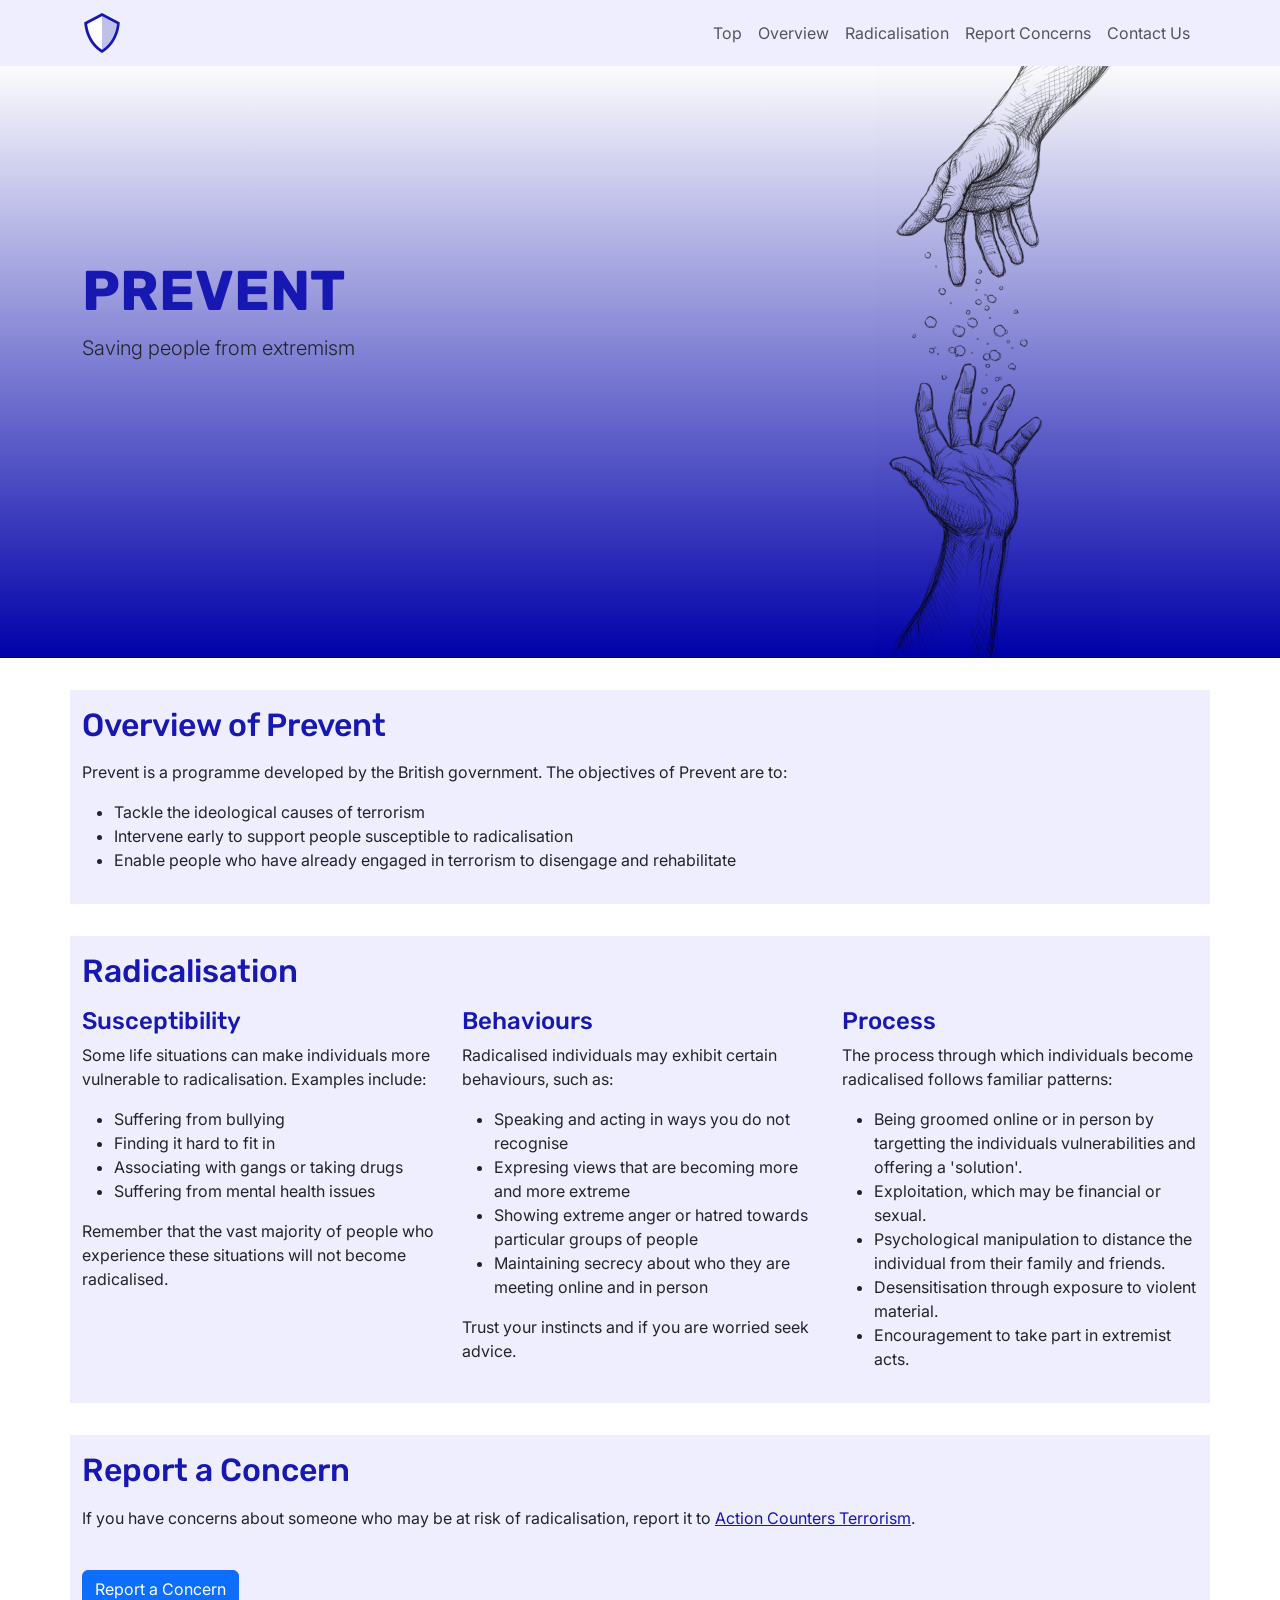
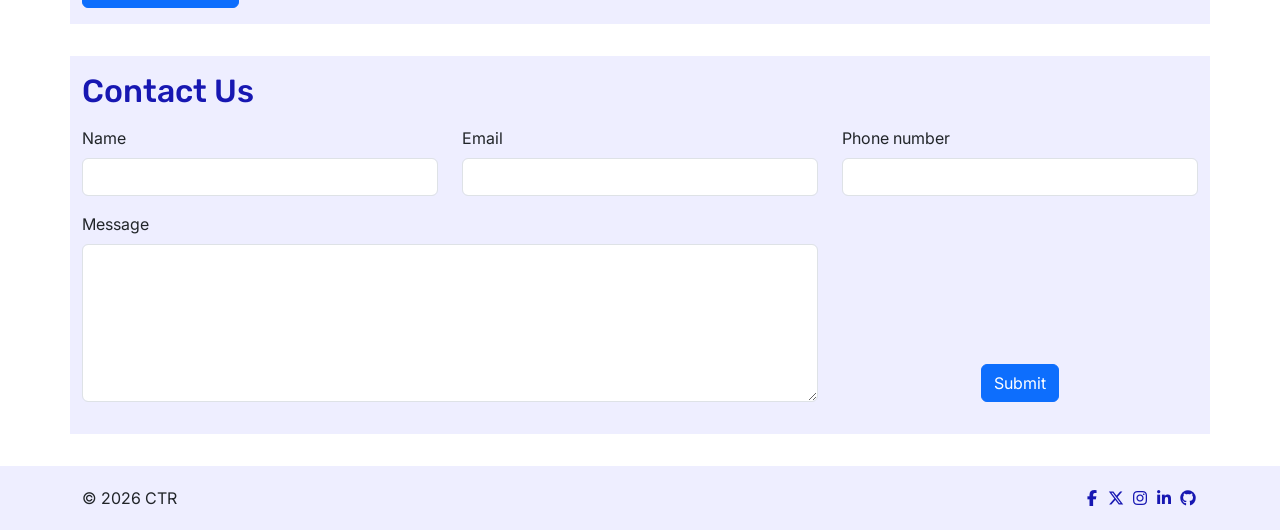
==== index.html @ 871b2a37 "Add higher res logo for high dpi screens" ====
<!DOCTYPE html>
<html lang="en">

<head>
    <meta charset="UTF-8">
    <meta name="viewport" content="width=device-width, initial-scale=1.0">
    <meta name="description" content="TODO: Describe purpose of prevent website here and add keywords">
    <title>Prevent</title>
    <!-- TODO: favicon -->
    <link rel="apple-touch-icon" sizes="180x180" href="assets/favicon/apple-touch-icon.png">
    <link rel="icon" type="image/png" sizes="32x32" href="assets/favicon/favicon-32x32.png">
    <link rel="icon" type="image/png" sizes="16x16" href="assets/favicon/favicon-16x16.png">
    <!-- stylesheet -->
    <link rel="stylesheet" href="vendor/bootstrap/bootstrap.min.css">
    <!-- Font-Awesome stylesheet -->
    <link rel="stylesheet" href="vendor/font-awesome/css/all.min.css">
    <!-- Project stylesheet comes last -->
    <link rel="stylesheet" href="assets/css/style.css">
</head>

<body>
    <a id="top" class="visually-hidden-focusable" href="#main-content">Skip to main content</a>

    <!-- Navigation bar -->
    <nav id="navbar" class="navbar navbar-expand-lg fixed-top">
        <div class="container">
            <a class="navbar-brand" href=".">
                <img src="assets/images/logo-80.png" width="40" height="40" alt="Prevent logo" class="logo">
            </a>
            <button class="navbar-toggler" type="button" data-bs-toggle="collapse"
                data-bs-target="#navbarSupportedContent" aria-controls="navbarSupportedContent" aria-expanded="false"
                aria-label="Toggle navigation">
                <span class="navbar-toggler-icon"></span>
            </button>
            <div class="collapse navbar-collapse" id="navbarSupportedContent">
                <ul class="navbar-nav ms-auto">
                    <li class="nav-item">
                        <a class="nav-link" href="#top">Top</a>
                    </li>
                    <li class="nav-item">
                        <a class="nav-link" href="#overview">Overview</a>
                    </li>
                    <li class="nav-item">
                        <a class="nav-link" href="#radicalisation">Radicalisation</a>
                    </li>
                    <li class="nav-item">
                        <a class="nav-link" href="#report">Report Concerns</a>
                    </li>
                    <li class="nav-item">
                        <a class="nav-link" href="#contact">Contact Us</a>
                    </li>
                </ul>
            </div>
        </div>
    </nav>

    <header id="hero">
        <div class="container">
            <div class="row">
                <div class="col-5 hero-text-container">
                    <h1 class="display-4 fw-bold">Prevent</h1>
                    <p class="lead fs-md-1 subheading-colour">Saving people from extremism</p>
                </div>
            </div>
        </div>
    </header>

    <!-- main element, acts as target for skip-to-content link -->
    <main id="main-content">

        <!-- Overview section -->
        <section id="overview" class="container">
            <div class="row">
                <div class="col-12">
                    <h2>Overview of Prevent</h2>
                    <p>Prevent is a programme developed by the British government. The objectives of Prevent are to:</p>
                    <ul>
                        <li>Tackle the ideological causes of terrorism</li>
                        <li>Intervene early to support people susceptible to radicalisation</li>
                        <li>Enable people who have already engaged in terrorism to disengage and rehabilitate</li>
                    </ul>
                </div>
            </div>
        </section>

        <!-- Radicalisation section -->
        <section id="radicalisation" class="container">
            <div class="row">
                <div class="col-12">
                    <h2>Radicalisation</h2>
                </div>
                <div class="col-12 col-xl-4">
                    <h3>Susceptibility</h3>
                    <p>Some life situations can make individuals more vulnerable to radicalisation. Examples include:
                    </p>
                    <ul>
                        <li>Suffering from bullying</li>
                        <li>Finding it hard to fit in</li>
                        <li>Associating with gangs or taking drugs</li>
                        <li>Suffering from mental health issues</li>
                    </ul>
                    <p>Remember that the vast majority of people who experience these situations will not become
                        radicalised.</p>
                </div>
                <div class="col-12 col-xl-4">
                    <h3>Behaviours</h3>
                    <p>Radicalised individuals may exhibit certain behaviours, such as:</p>
                    <ul>
                        <li>Speaking and acting in ways you do not recognise</li>
                        <li>Expresing views that are becoming more and more extreme</li>
                        <li>Showing extreme anger or hatred towards particular groups of people</li>
                        <li>Maintaining secrecy about who they are meeting online and in person</li>
                    </ul>
                    <p>Trust your instincts and if you are worried seek advice.</p>
                </div>
                <div class="col-12 col-xl-4">
                    <h3>Process</h3>
                    <p>The process through which individuals become radicalised follows familiar patterns:</p>
                    <ul>
                        <li>Being groomed online or in person by targetting the individuals vulnerabilities and offering
                            a 'solution'.</li>
                        <li>Exploitation, which may be financial or sexual.</li>
                        <li>Psychological manipulation to distance the individual from their family and friends.</li>
                        <li>Desensitisation through exposure to violent material.</li>
                        <li>Encouragement to take part in extremist acts.</li>
                    </ul>
                </div>
            </div>
        </section>

        <!-- Report section -->
        <section id="report" class="container">
            <div class="row">
                <div class="col-12">
                    <h2>Report a Concern</h2>
                    <p>If you have concerns about someone who may be at risk of radicalisation, report it to <a
                            href="https://actearly.uk/" target="_blank" rel="noreferrer">Action Counters Terrorism</a>.
                    </p>
                    <a class="btn btn-primary mt-4 vary-button" href="https://actearly.uk/contact/" target="_blank"
                        rel="noreferrer">Report a Concern</a>
                </div>
            </div>
        </section>

        <!-- Contact section -->
        <section id="contact" class="container">
            <div class="row">
                <div class="col-12">
                    <h2>Contact Us</h2>
                    <form id="contact-form">
                        <div class="row">
                            <div class="col-12 col-lg-4 mb-3">
                                <label for="name" class="form-label">Name</label>
                                <input class="form-control" id="name" name="name" type="text" required>
                            </div>
                            <div class="col-12 col-lg-4 mb-3">
                                <label for="email" class="form-label">Email</label>
                                <input class="form-control" id="email" name="email" type="email" required>
                            </div>
                            <div class="col-12 col-lg-4 mb-3">
                                <label for="phone" class="form-label">Phone number</label>
                                <input class="form-control" id="phone" name="phone" type="tel" required>
                            </div>
                            <div class="col-12 col-lg-8 mb-3">
                                <label for="message" class="form-label">Message</label>
                                <textarea class="form-control" rows="6" id="message" name="message" required></textarea>
                            </div>
                            <div class="col-12 col-lg-4 mb-3 submit-button-container">
                                <button type="submit" class="btn btn-primary vary-button">Submit</button>
                            </div>
                        </div>

                    </form>
                </div>
            </div>
        </section>
    </main>

    <!-- "Confirmation" modal for form submission -->
    <div id="confirmation-modal" class="modal" tabindex="-1">
        <div class="modal-dialog">
            <div class="modal-content">
                <div class="modal-header">
                    <h4 class="modal-title">Thank you</h4>
                    <button type="button" class="btn-close" data-bs-dismiss="modal" aria-label="Close"></button>
                </div>
                <div class="modal-body">
                    <p>This is a student project.</p>
                    <p><strong>Your message will NOT be read.</strong></p>
                    <p>If you have a Prevent concern please contact <a href="https://actearly.uk" target="_blank"
                            rel="noreferrer">Action Counters Terrorism</a>.</p>
                </div>
                <div class="modal-footer">
                    <button type="button" class="btn btn-primary" data-bs-dismiss="modal">Close</button>
                </div>
            </div>
        </div>
    </div>

    <!-- Footer -->
    <footer class="site-footer">
        <div class="container d-flex flex-column flex-md-row justify-content-between align-items-center">
            <p class="mb-3 mb-md-0">© 2026 CTR</p>
            <div class="social-links">
                <a href="https://www.facebook.com/" target="_blank" rel="noreferrer" aria-label="Facebook"><i
                        class="fab fa-facebook-f"></i></a>
                <a href="https://x.com/" target="_blank" rel="noreferrer" aria-label="X"><i
                        class="fab fa-x-twitter"></i></a>
                <a href="https://www.instagram.com/" target="_blank" rel="noreferrer" aria-label="Instagram"><i
                        class="fab fa-instagram"></i></a>
                <a href="https://www.linkedin.com/" target="_blank" rel="noreferrer" aria-label="LinkedIn"><i
                        class="fab fa-linkedin-in"></i></a>
                <a href="https://github.com/ctr-code/prevent" target="_blank" rel="noreferrer" aria-label="GitHub"><i
                        class="fab fa-github"></i></a>
            </div>
        </div>
    </footer>

    <!-- Load the Bootstrap javascript -->
    <script src="vendor/bootstrap/bootstrap.bundle.min.js"></script>

    <!-- JavaScript code to ensure the Bootstrap mobile navbar collapses when navigating to in-page links -->
    <script>
        document
            .querySelectorAll(".navbar-collapse .nav-link")
            .forEach((link) => {
                link.addEventListener("click", function (e) {
                    let section = document.querySelector(e.target.getAttribute("href"));
                    if (section) {
                        e.preventDefault(); // Prevent default anchor click behavior
                        let navbarHeight = parseFloat(window.getComputedStyle(document.body).getPropertyValue('--navbar-height'));
                        window.scroll({
                            top: section.offsetTop - navbarHeight, // Adjust for navbar height
                            behavior: "smooth",
                        });
                        document
                            .querySelector(".navbar-collapse")
                            .classList.remove("show"); // Collapse navbar
                    }
                });
            });
    </script>
    <!-- JavasScript code to display the confirmation modal -->
    <script>
        document.getElementById("contact-form").addEventListener("submit", function (event) {
            event.preventDefault(); // Prevent the default form submission
            var modal = new bootstrap.Modal(document.getElementById("confirmation-modal"));
            modal.show();
        });
    </script>
</body>

</html>
---- assets/css/style.css ----
@import url(https://fonts.bunny.net/css?family=rubik:300,400,700|inter:400,400i,700,700i);

:root {
    --primary-font: "Inter", sans-serif;
    --secondary-font: "Rubik", sans-serif;

    --shield-dark: #1717b2;
    --shield-light: #c0c0ea;
    --background-blue: #eeeeff;

    --navbar-height: 57.72px;
}

body {
    font-family: var(--primary-font);
    /* Leave room for the fixed navbar */
    padding-top: var(--navbar-height);
}

#navbar {
    background-color: var(--background-blue);
}

h1,
h2,
h3 {
    font-family: var(--secondary-font);
    color: var(--shield-dark);
}

h1 {
    text-transform: uppercase;
}

h2 {
    margin-bottom: 1rem;
}

h3 {
    font-size: 150%;
}

section {
    padding: 1rem;
    margin: 2rem 0;
    background: var(--background-blue);
    /* When js is disabled, ensure that internal links aren't hidden behind navbar */
    scroll-margin-top: 80px;
}

a {
    color: var(--shield-dark);
}

/* A button that is full-width until the screen reaches large (992px) */
.vary-button {
    width: 100%;
}

/* Hero section */
#hero {
    height: 600px;
    /*width: 100%;*/
    background-image: url("../images/hands-transparent-600.png"), linear-gradient(white, #00a);
    background-repeat: no-repeat, no-repeat;
    background-position:
        right center,
        left top;
    background-size: contain, contain;
    position: relative;
}

.hero-text-container {
    margin-top: 1rem;
}

.hero-text-container>p {
    margin-top: 130px;
}

/* Contact section */
.submit-button-container {
    display: flex;
    align-items: flex-end;
    justify-content: center;
}

/* Footer */
footer {
    padding: 1.25rem 0;
    background: var(--background-blue);
}

/* Everything but the tiniest screens */
@media screen and (min-width: 396px) {

    /* vertically centre the hero text on all but the tiniest screens */
    .hero-text-container {
        margin-top: 200px;
    }

    .hero-text-container>p {
        margin-top: auto;
    }
}

/* Medium devices, tablets and up */
@media screen and (min-width: 768px) {

    /* move the hero image away from the right margin */
    #hero {
        background-position:
            right 10rem top 0,
            left center;
    }
}

/* Large devices, small laptops and up */
@media screen and (min-width: 992px) {

    /* Don't use full width buttons on larger screens */
    .vary-button {
        width: auto;
    }
}
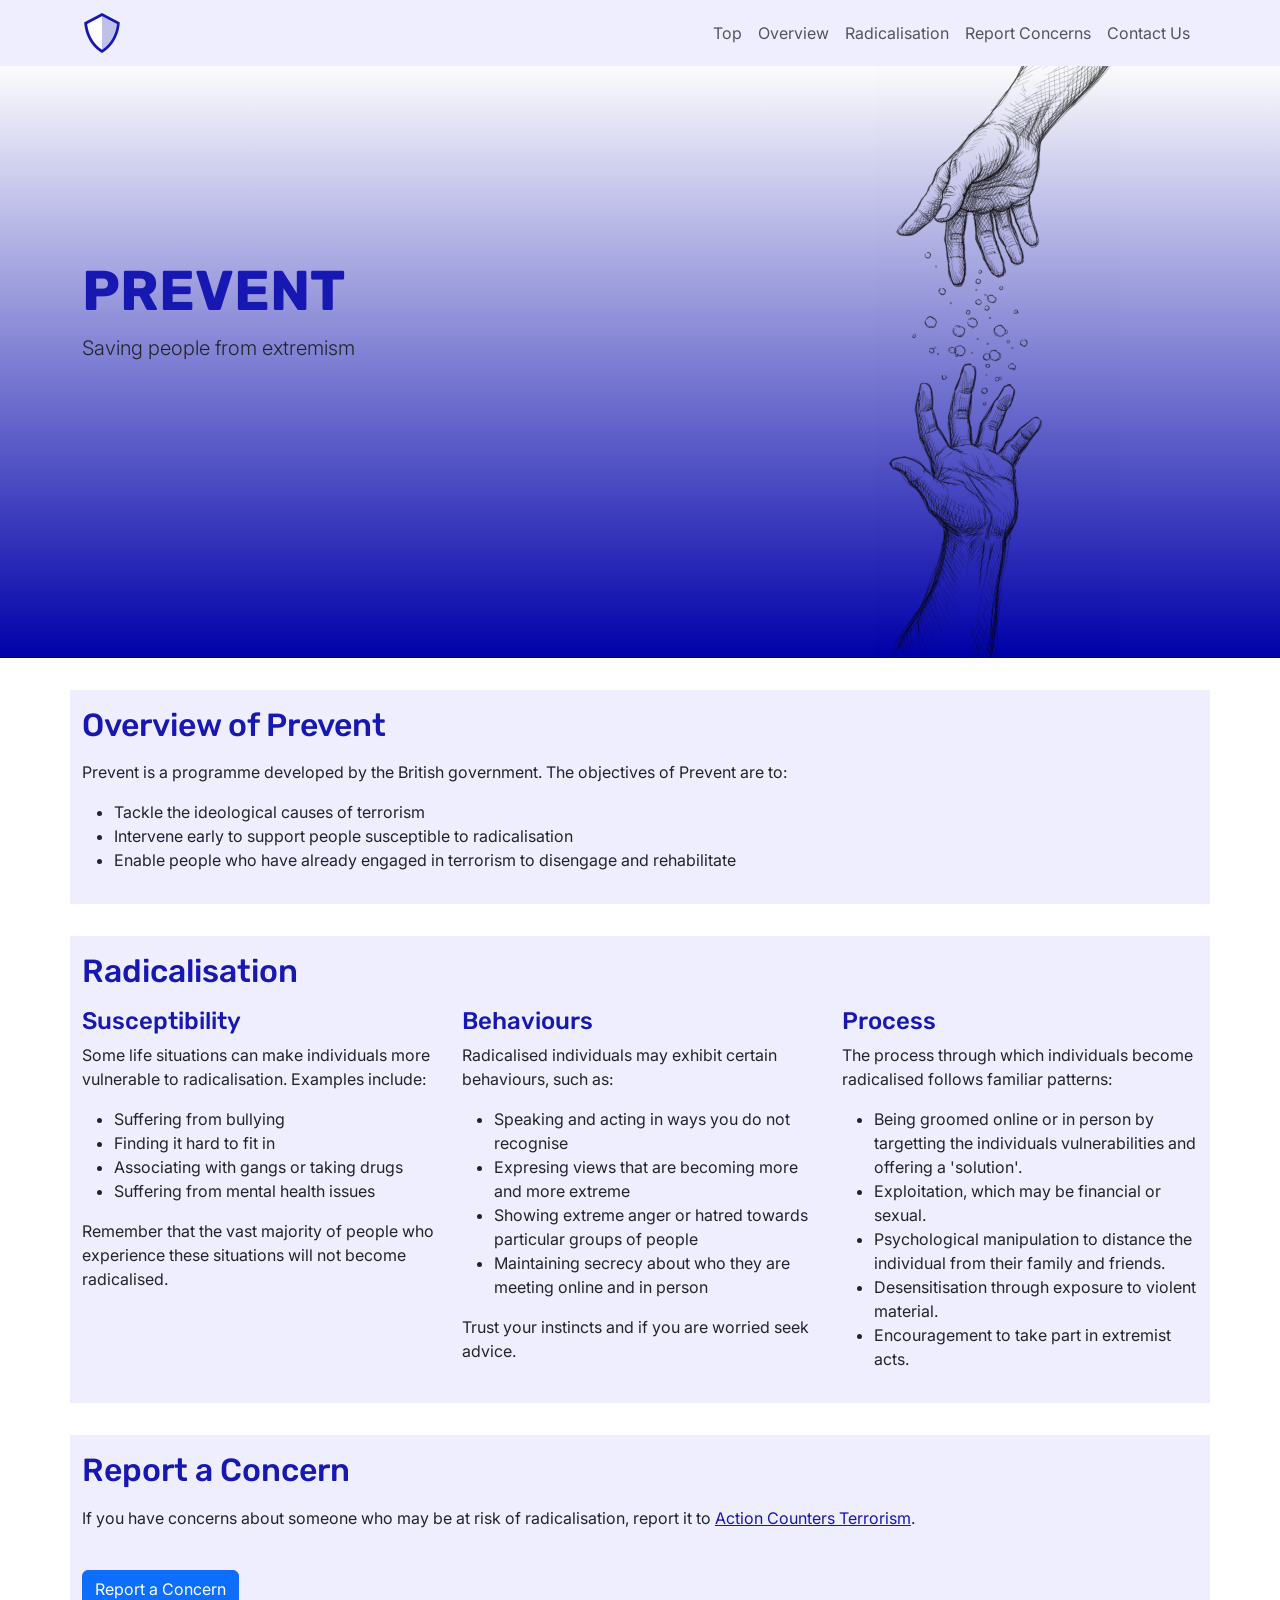
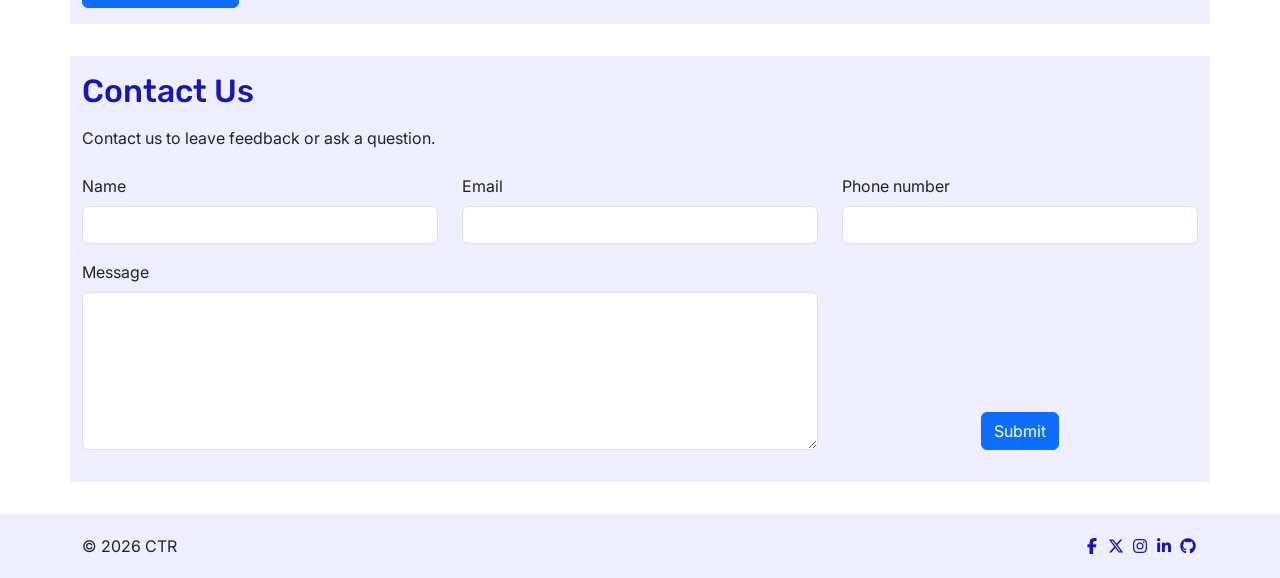
==== commit 20029483: "Add some text to the Contact section" ====
--- a/index.html
+++ b/index.html
@@ -147,6 +147,7 @@
             <div class="row">
                 <div class="col-12">
                     <h2>Contact Us</h2>
+                    <p>Contact us to leave feedback or ask a question.</p>
                     <form id="contact-form">
                         <div class="row">
                             <div class="col-12 col-lg-4 mb-3">
@@ -181,7 +182,7 @@
         <div class="modal-dialog">
             <div class="modal-content">
                 <div class="modal-header">
-                    <h4 class="modal-title">Thank you</h4>
+                    <h3 class="modal-title">Thank you</h3>
                     <button type="button" class="btn-close" data-bs-dismiss="modal" aria-label="Close"></button>
                 </div>
                 <div class="modal-body">
--- a/assets/css/style.css
+++ b/assets/css/style.css
@@ -79,6 +79,10 @@
 }
 
 /* Contact section */
+form {
+    margin-top: 1.5rem;
+}
+
 .submit-button-container {
     display: flex;
     align-items: flex-end;
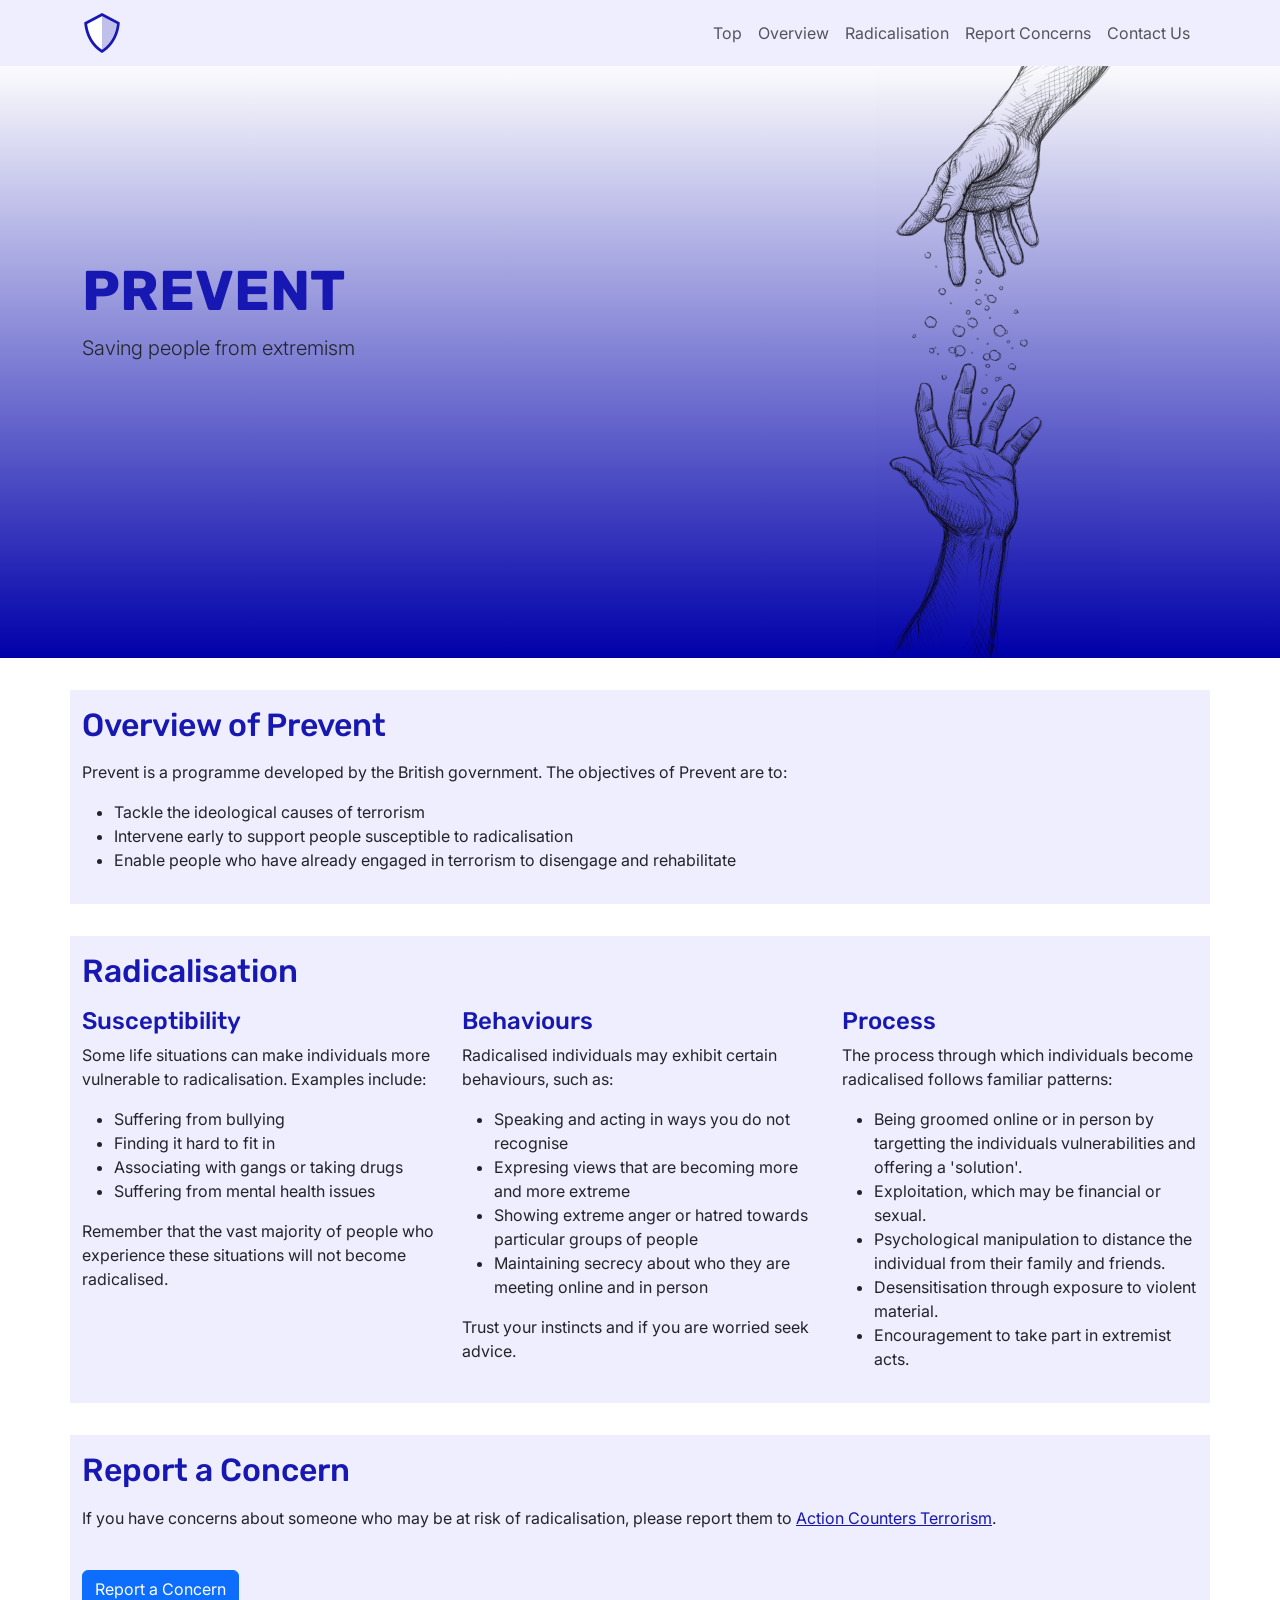
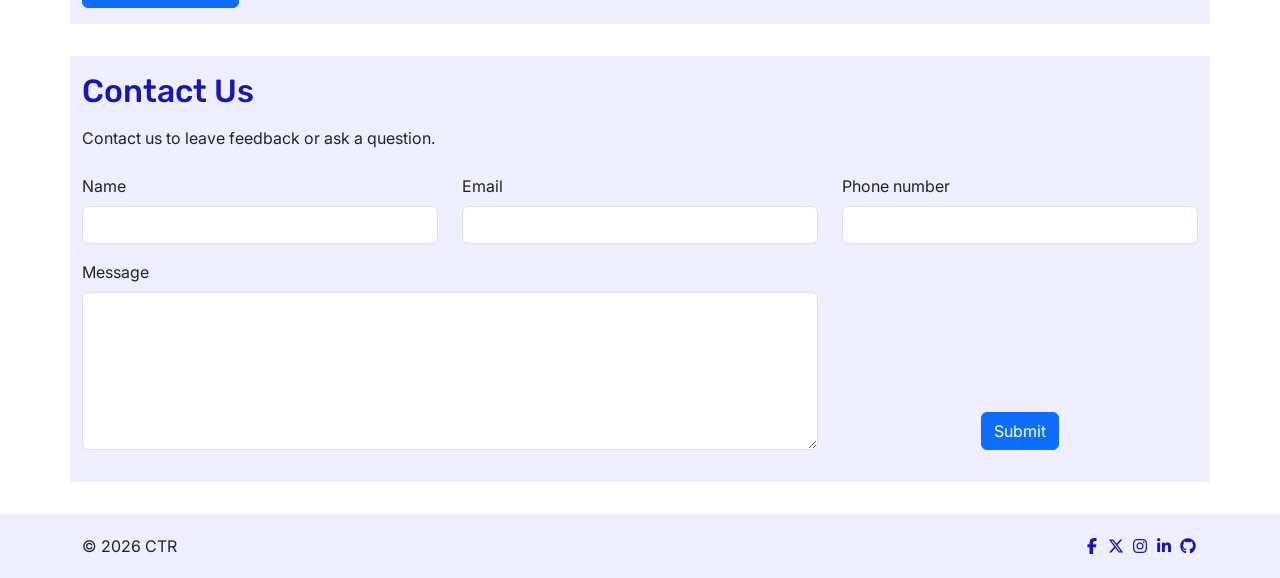
==== commit 65d9ebec: "Fix links to point directly to ACT contact page" ====
--- a/index.html
+++ b/index.html
@@ -133,8 +133,8 @@
             <div class="row">
                 <div class="col-12">
                     <h2>Report a Concern</h2>
-                    <p>If you have concerns about someone who may be at risk of radicalisation, report it to <a
-                            href="https://actearly.uk/" target="_blank" rel="noreferrer">Action Counters Terrorism</a>.
+                    <p>If you have concerns about someone who may be at risk of radicalisation, please report them to <a
+                            href="https://actearly.uk/contact/" target="_blank" rel="noreferrer">Action Counters Terrorism</a>.
                     </p>
                     <a class="btn btn-primary mt-4 vary-button" href="https://actearly.uk/contact/" target="_blank"
                         rel="noreferrer">Report a Concern</a>
@@ -188,7 +188,7 @@
                 <div class="modal-body">
                     <p>This is a student project.</p>
                     <p><strong>Your message will NOT be read.</strong></p>
-                    <p>If you have a Prevent concern please contact <a href="https://actearly.uk" target="_blank"
+                    <p>If you have a Prevent concern please contact <a href="https://actearly.uk/contact/" target="_blank"
                             rel="noreferrer">Action Counters Terrorism</a>.</p>
                 </div>
                 <div class="modal-footer">
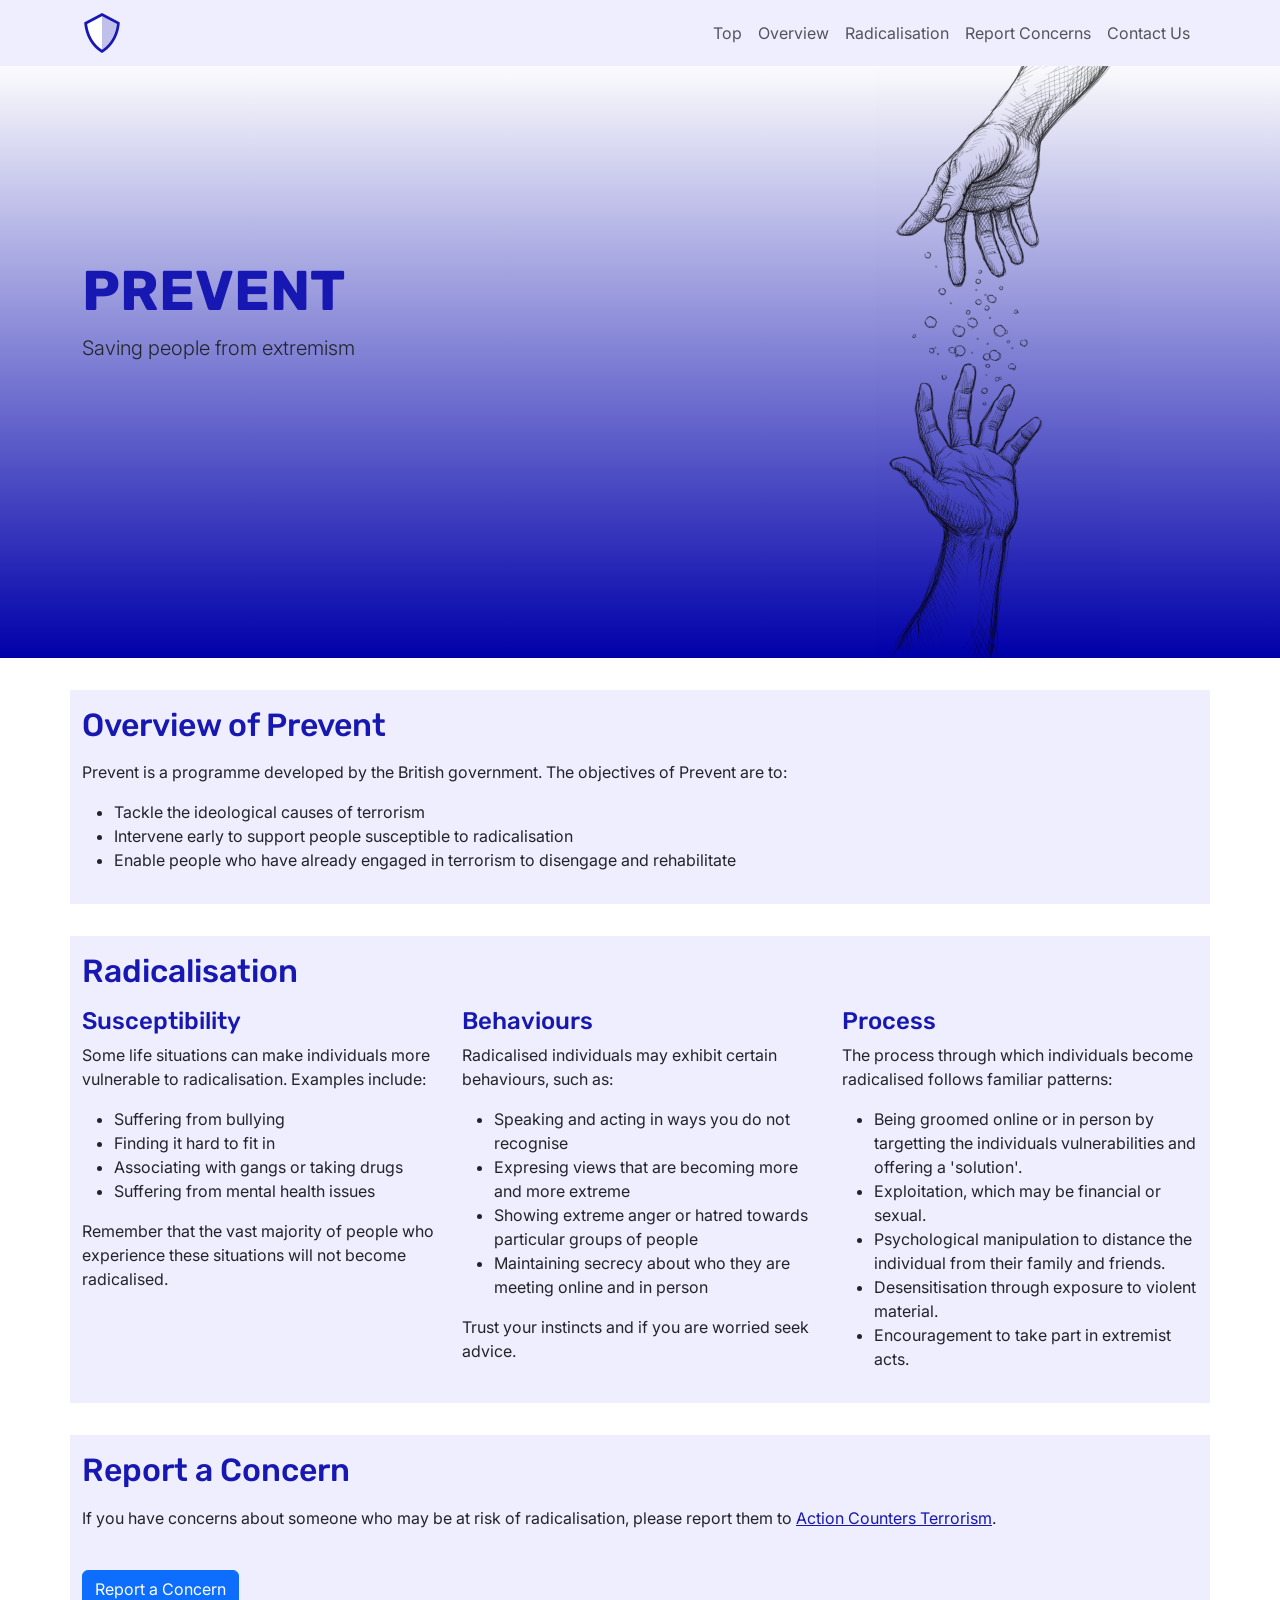
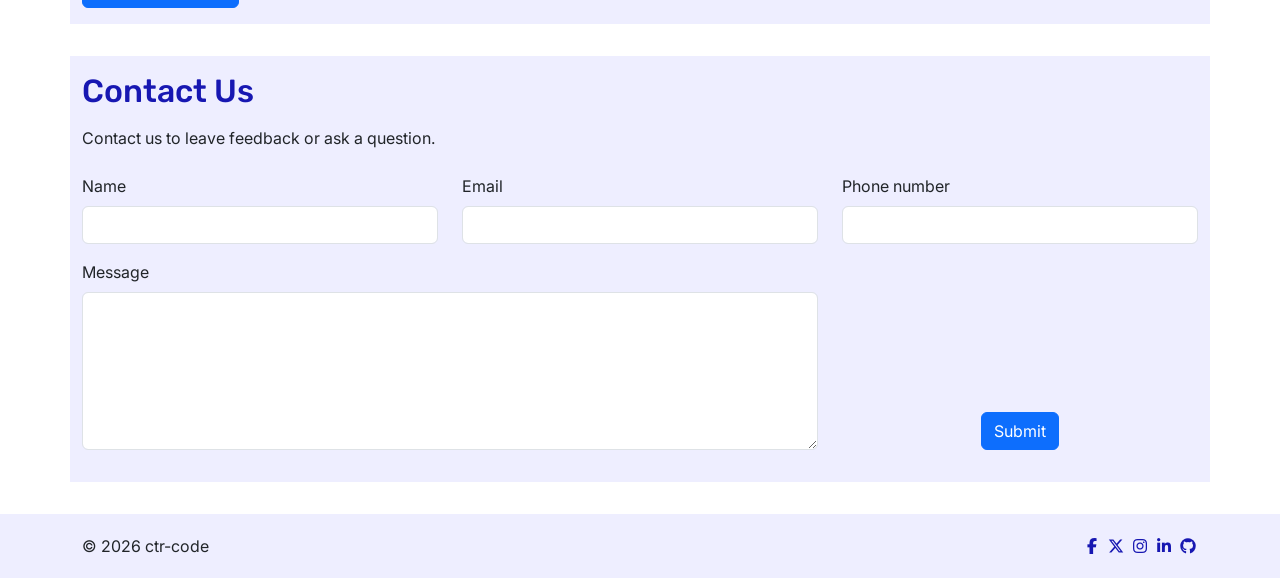
==== commit 53ea3b76: "Changed copyright from CTR to ctr-code" ====
--- a/index.html
+++ b/index.html
@@ -201,7 +201,7 @@
     <!-- Footer -->
     <footer class="site-footer">
         <div class="container d-flex flex-column flex-md-row justify-content-between align-items-center">
-            <p class="mb-3 mb-md-0">© 2026 CTR</p>
+            <p class="mb-3 mb-md-0">© 2026 ctr-code</p>
             <div class="social-links">
                 <a href="https://www.facebook.com/" target="_blank" rel="noreferrer" aria-label="Facebook"><i
                         class="fab fa-facebook-f"></i></a>
